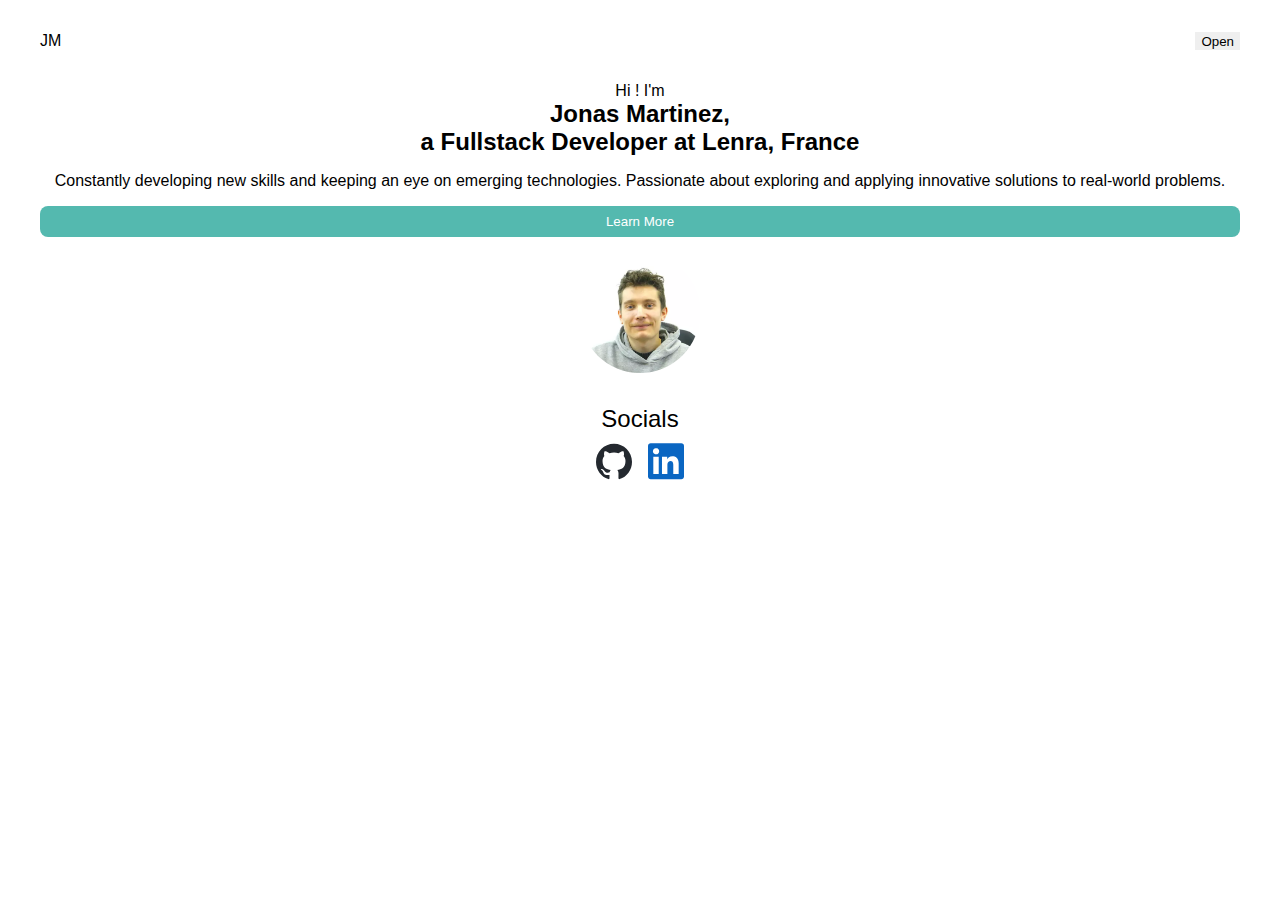
==== home.html @ e553bf12 "feat: Home page" ====
<!DOCTYPE html>
<html>
<head>
    <meta charset='utf-8'>
    <meta http-equiv='X-UA-Compatible' content='IE=edge'>
    <title>Jonas Martinez | Fullstack Developer</title>
    <meta name='viewport' content='width=device-width, initial-scale=1'>
    <link rel='stylesheet' type='text/css' media='screen' href='css/home.css'>
</head>
<body>
    <nav>
        <p>JM</p>
        <button>Open</button>
    </nav>

    <section>
        <div>
            <p>Hi ! I'm</p>
            <p class="text-bold">Jonas Martinez,</p>
            <p class="text-bold">a Fullstack Developer at Lenra, France</p>
        </div>

        <p class="text-light">Constantly developing new skills and keeping an eye on emerging technologies. Passionate about exploring and applying innovative solutions to real-world problems.</p>

        <button class="button-primary">Learn More</button>

        <img src="img/me.png" alt="Jonas' Picture">
    </section>

    <section>
        <p>Socials</p>
        <div>
            <img src="img/github.svg" alt="Github Logo">
            <img src="img/linkedin.svg" alt="LinkedIn Logo">
        </div>
    </section>
</body>
</html>
---- css/home.css ----
body * {
    font-family: Arial, Helvetica, sans-serif;
}

p {
    margin: 0;
    padding: 0;
}

button {
    border: none;
}

.button-primary {
    background-color: #54B9AF;
    border-radius: 8px;
    color: white;

    padding: 8px;
}

body {
    display: flex;
    flex-direction: column;
    gap: 32px;
    padding: 24px 32px;
}

body > nav {
    display: flex;
    justify-content: space-between;
}

body > section:first-of-type {
    display: flex;
    flex-direction: column;
    gap: 16px;

    text-align: center;

    &>div>p {
        font-size: 16px;
    }

    &>div>.text-bold {
        font-size: 24px;
        font-weight: bold;
    }

    &>img {
        width: 120px;
        border-radius: 60px;
        margin: auto;
    }
}

body > section:nth-of-type(2) {
    text-align: center;

    display: flex;
    flex-direction: column;
    gap: 10px;

    &>p {
        font-size: 24px;
    }

    &>div {
        display: flex;
        flex-direction: row;
        gap: 16px;
        justify-content: center;
    }
}
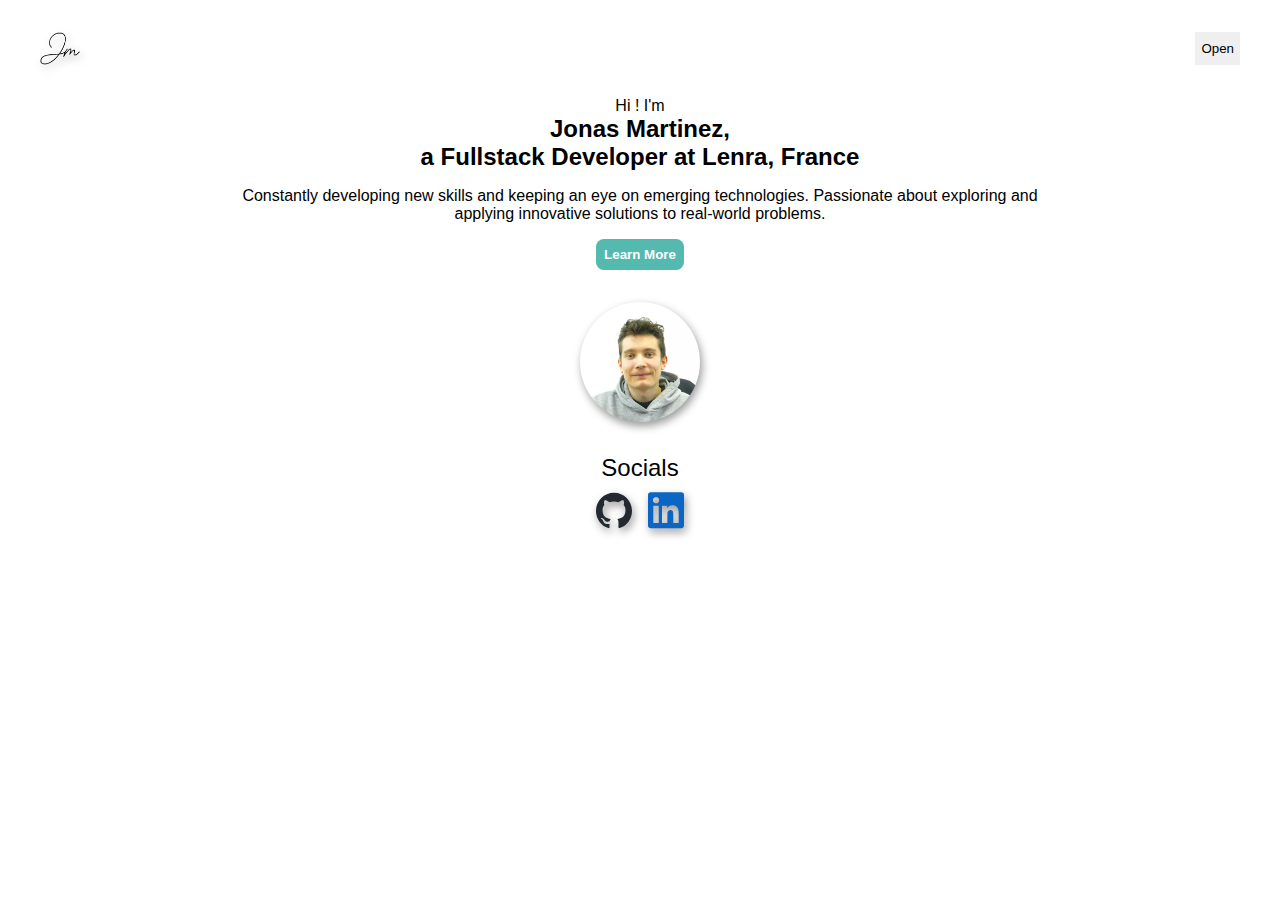
==== commit 63f991ed: "More work" ====
--- a/home.html
+++ b/home.html
@@ -1,5 +1,6 @@
 <!DOCTYPE html>
 <html>
+
 <head>
     <meta charset='utf-8'>
     <meta http-equiv='X-UA-Compatible' content='IE=edge'>
@@ -7,9 +8,10 @@
     <meta name='viewport' content='width=device-width, initial-scale=1'>
     <link rel='stylesheet' type='text/css' media='screen' href='css/home.css'>
 </head>
+
 <body>
     <nav>
-        <p>JM</p>
+        <img class="shadow" src="img/signature.png" />
         <button>Open</button>
     </nav>
 
@@ -20,19 +22,21 @@
             <p class="text-bold">a Fullstack Developer at Lenra, France</p>
         </div>
 
-        <p class="text-light">Constantly developing new skills and keeping an eye on emerging technologies. Passionate about exploring and applying innovative solutions to real-world problems.</p>
+        <p class="text-light">Constantly developing new skills and keeping an eye on emerging technologies. Passionate
+            about exploring and applying innovative solutions to real-world problems.</p>
 
-        <button class="button-primary">Learn More</button>
+        <button class="button-primary" onclick="location.href='about-me.html'">Learn More</button>
 
-        <img src="img/me.png" alt="Jonas' Picture">
+        <img class="shadow" src="img/me.png" alt="Jonas' Picture">
     </section>
 
     <section>
         <p>Socials</p>
         <div>
-            <img src="img/github.svg" alt="Github Logo">
-            <img src="img/linkedin.svg" alt="LinkedIn Logo">
+            <img class="shadow" src="img/github.svg" alt="Github Logo">
+            <img class="shadow" src="img/linkedin.svg" alt="LinkedIn Logo">
         </div>
     </section>
 </body>
+
 </html>--- a/css/home.css
+++ b/css/home.css
@@ -1,5 +1,5 @@
 body * {
-    font-family: Arial, Helvetica, sans-serif;
+    font-family: Helvetica, sans-serif;
 }
 
 p {
@@ -9,6 +9,8 @@
 
 button {
     border: none;
+
+    cursor: pointer;
 }
 
 .button-primary {
@@ -17,24 +19,44 @@
     color: white;
 
     padding: 8px;
+    width: fit-content;
+
+    font-weight: bold;
+}
+
+.text-light {
+    font-weight: 300;
+}
+
+.shadow {
+    filter: drop-shadow(2px 4px 4px #00000066)
 }
 
 body {
     display: flex;
     flex-direction: column;
+    align-items: center;
     gap: 32px;
     padding: 24px 32px;
 }
 
 body > nav {
     display: flex;
+    width: 100%;
     justify-content: space-between;
+
+    &>img {
+        width: 40px;
+    }
 }
 
 body > section:first-of-type {
     display: flex;
     flex-direction: column;
+    align-items: center;
     gap: 16px;
+
+    max-width: 800px;
 
     text-align: center;
 
@@ -50,7 +72,8 @@
     &>img {
         width: 120px;
         border-radius: 60px;
-        margin: auto;
+
+        margin-top: 16px;
     }
 }
 
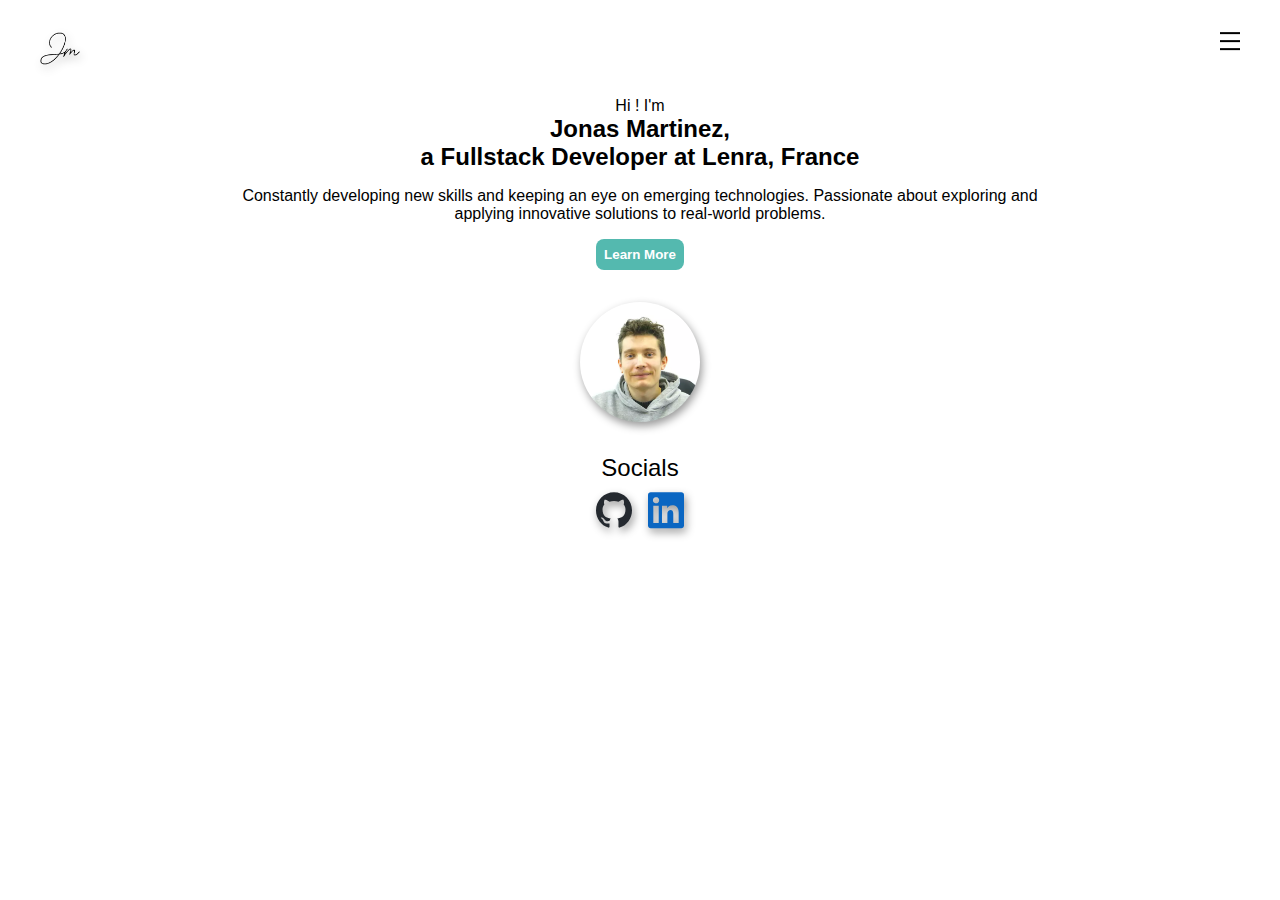
==== commit eeed6cb4: "Add burger icon and links" ====
--- a/home.html
+++ b/home.html
@@ -12,7 +12,12 @@
 <body>
     <nav>
         <img class="shadow" src="img/signature.png" />
-        <button>Open</button>
+        <div>
+            <input type="checkbox" id="openMenu" hidden>
+            <label for="openMenu">
+                <img src="img/burger.svg" alt="Open menu">
+            </label>
+        </div>
     </nav>
 
     <section>
@@ -33,8 +38,12 @@
     <section>
         <p>Socials</p>
         <div>
-            <img class="shadow" src="img/github.svg" alt="Github Logo">
-            <img class="shadow" src="img/linkedin.svg" alt="LinkedIn Logo">
+            <a href="https://github.com/jonas-martinez" target="_blank">
+                <img class="shadow" src="img/github.svg" alt="Github Logo">
+            </a>
+            <a href="https://www.linkedin.com/in/jonas-martinez-69b62a163/" target="_blank">
+                <img class="shadow" src="img/linkedin.svg" alt="LinkedIn Logo">
+            </a>
         </div>
     </section>
 </body>
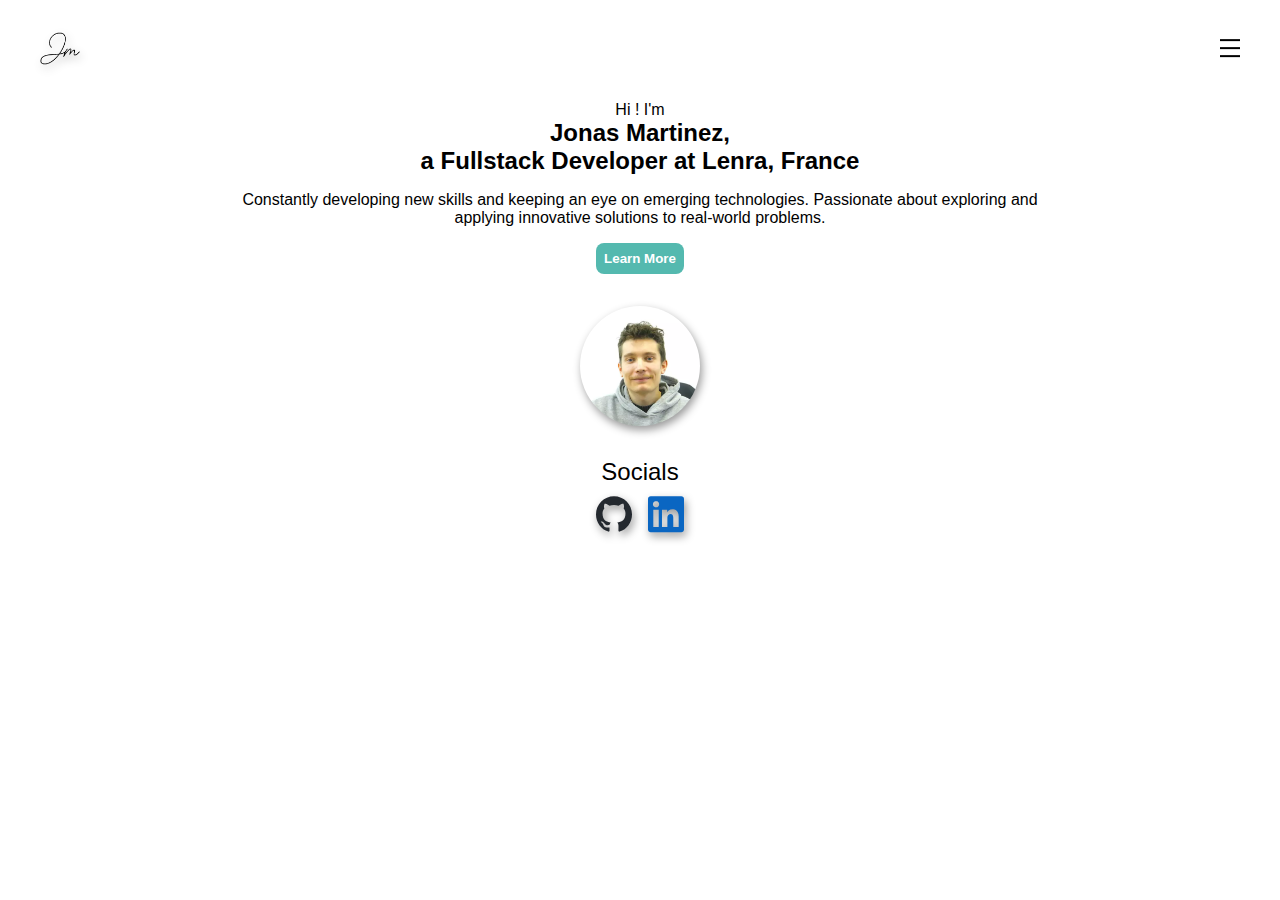
==== commit 112d14c6: "more work" ====
--- a/home.html
+++ b/home.html
@@ -11,12 +11,32 @@
 
 <body>
     <nav>
-        <img class="shadow" src="img/signature.png" />
+        <a href="/home.html"><img class="shadow" src="img/signature.png" /></a>
         <div>
             <input type="checkbox" id="openMenu" hidden>
             <label for="openMenu">
                 <img src="img/burger.svg" alt="Open menu">
             </label>
+
+            <aside class="shadow">
+                <ul>
+                    <li>
+                        <a href="/home.html">
+                            Home
+                        </a>
+                    </li>
+                    <li>
+                        <a href="/about.html">
+                            About
+                        </a>
+                    </li>
+                    <li>
+                        <a href="/portfolio.html">
+                            Portfolio
+                        </a>
+                    </li>
+                </ul>
+            </aside>
         </div>
     </nav>
 
@@ -30,7 +50,7 @@
         <p class="text-light">Constantly developing new skills and keeping an eye on emerging technologies. Passionate
             about exploring and applying innovative solutions to real-world problems.</p>
 
-        <button class="button-primary" onclick="location.href='about-me.html'">Learn More</button>
+        <button class="button-primary" onclick="location.href='about.html'">Learn More</button>
 
         <img class="shadow" src="img/me.png" alt="Jonas' Picture">
     </section>
--- a/css/home.css
+++ b/css/home.css
@@ -5,6 +5,21 @@
 p {
     margin: 0;
     padding: 0;
+}
+
+a {
+    text-decoration: none;
+    color: inherit;
+}
+
+ul {
+    padding: 0;
+    margin: 0;
+}
+
+li {
+    padding: 0;
+    margin: 0;
 }
 
 button {
@@ -40,13 +55,53 @@
     padding: 24px 32px;
 }
 
+body > nav > div > aside {
+    position: absolute;
+    top: 0;
+    left: -200px;
+
+    box-sizing: border-box;
+
+    height: 100%;
+
+    padding: 32px;
+
+    background-color: white;
+
+    border-right: 1px solid lightgray;
+
+    transition: left 0.3s ease-in-out;
+
+    &>ul {
+        display: grid;
+        row-gap: 16px;
+
+        &>li {
+            list-style-type: none;
+            font-size: 1.5rem;
+        }
+    }
+}
+
+body > nav > div > #openMenu:checked ~ aside {
+    left: 0px;
+}
+
 body > nav {
     display: flex;
     width: 100%;
     justify-content: space-between;
 
-    &>img {
+    &>a>img {
         width: 40px;
+    }
+
+    &>div {
+        align-content: center;
+        
+        &>label>img {
+            cursor: pointer;
+        }
     }
 }
 
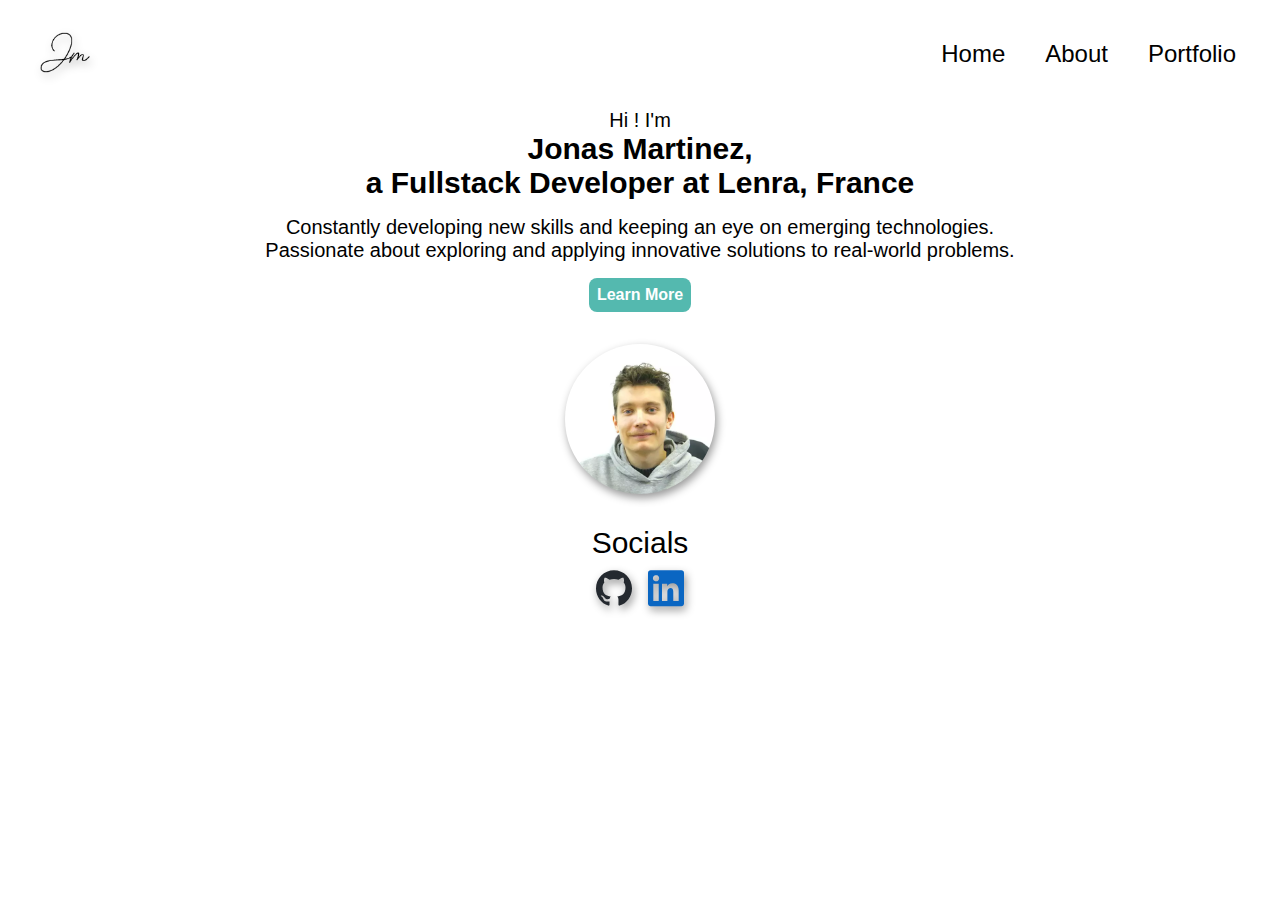
==== commit b78a333c: "fix: Links and `learn more` button" ====
--- a/home.html
+++ b/home.html
@@ -6,6 +6,7 @@
     <meta http-equiv='X-UA-Compatible' content='IE=edge'>
     <title>Jonas Martinez | Fullstack Developer</title>
     <meta name='viewport' content='width=device-width, initial-scale=1'>
+    <link rel='stylesheet' type='text/css' media='screen' href='css/main.css'>
     <link rel='stylesheet' type='text/css' media='screen' href='css/home.css'>
 </head>
 
@@ -21,17 +22,17 @@
             <aside class="shadow">
                 <ul>
                     <li>
-                        <a href="/home.html">
+                        <a href="/home">
                             Home
                         </a>
                     </li>
                     <li>
-                        <a href="/about.html">
+                        <a href="/about">
                             About
                         </a>
                     </li>
                     <li>
-                        <a href="/portfolio.html">
+                        <a href="/portfolio">
                             Portfolio
                         </a>
                     </li>
@@ -50,7 +51,7 @@
         <p class="text-light">Constantly developing new skills and keeping an eye on emerging technologies. Passionate
             about exploring and applying innovative solutions to real-world problems.</p>
 
-        <button class="button-primary" onclick="location.href='about.html'">Learn More</button>
+        <a href="about"><button class="button-primary">Learn More</button></a>
 
         <img class="shadow" src="img/me.png" alt="Jonas' Picture">
     </section>
--- a/css/main.css
+++ b/css/main.css
@@ -0,0 +1,13 @@
+:root {
+    color-scheme: light dark;
+
+    --background-color: light-dark(#FFFFFF, #191d26);
+    --text-color: light-dark(#000000, #f0f1f5);
+
+    --primary-color: #54B9AF;
+}
+
+body {
+    color: var(--text-color);
+    background-color: var(--background-color);
+}--- a/css/home.css
+++ b/css/home.css
@@ -29,7 +29,7 @@
 }
 
 .button-primary {
-    background-color: #54B9AF;
+    background-color: var(--primary-color);
     border-radius: 8px;
     color: white;
 
@@ -44,7 +44,7 @@
 }
 
 .shadow {
-    filter: drop-shadow(2px 4px 4px #00000066)
+    filter: drop-shadow(2px 4px 4px #00000066);
 }
 
 body {
@@ -55,39 +55,72 @@
     padding: 24px 32px;
 }
 
-body > nav > div > aside {
+body>nav>div>aside {
     position: absolute;
     top: 0;
     left: -200px;
 
+    z-index: 1000;
+
     box-sizing: border-box;
 
     height: 100%;
 
     padding: 32px;
 
-    background-color: white;
+    background-color: var(--background-color);
 
     border-right: 1px solid lightgray;
 
     transition: left 0.3s ease-in-out;
 
     &>ul {
-        display: grid;
+        display: flex;
+        flex-direction: column;
         row-gap: 16px;
 
         &>li {
             list-style-type: none;
             font-size: 1.5rem;
-        }
-    }
-}
-
-body > nav > div > #openMenu:checked ~ aside {
+
+            transition: color 0.25s ease-in-out;
+
+            &:hover {
+                color: var(--primary-color);
+            }
+
+            &>a {
+                position: relative;
+
+                &:after {
+                    position: absolute;
+                    bottom: 0;
+                    left: 0;
+                    right: 0;
+                    margin: auto;
+                    width: 0%;
+                    content: '.';
+                    color: transparent;
+                    background: black;
+                    height: 1px;
+
+                    transition: all 0.5s;
+                }
+
+                &:hover:after {
+                    width: 80%;
+                    background: var(--primary-color);
+                }
+            }
+        }
+    }
+}
+
+body>nav>div>#openMenu:checked~aside {
     left: 0px;
 }
 
-body > nav {
+body>nav {
     display: flex;
     width: 100%;
     justify-content: space-between;
@@ -96,16 +129,26 @@
         width: 40px;
     }
 
+    @media (prefers-color-scheme: dark) {
+        &>a>img.shadow {
+            filter: invert(99%) sepia(9%) saturate(674%) hue-rotate(178deg) brightness(99%) contrast(94%);
+        }
+    }
+
     &>div {
         align-content: center;
-        
+
         &>label>img {
             cursor: pointer;
-        }
-    }
-}
-
-body > section:first-of-type {
+
+            @media (prefers-color-scheme: dark) {
+                filter: invert(99%) sepia(9%) saturate(674%) hue-rotate(178deg) brightness(99%) contrast(94%);
+            }
+        }
+    }
+}
+
+body>section:first-of-type {
     display: flex;
     flex-direction: column;
     align-items: center;
@@ -115,10 +158,6 @@
 
     text-align: center;
 
-    &>div>p {
-        font-size: 16px;
-    }
-
     &>div>.text-bold {
         font-size: 24px;
         font-weight: bold;
@@ -132,7 +171,7 @@
     }
 }
 
-body > section:nth-of-type(2) {
+body>section:nth-of-type(2) {
     text-align: center;
 
     display: flex;
@@ -148,5 +187,83 @@
         flex-direction: row;
         gap: 16px;
         justify-content: center;
+
+        @media (prefers-color-scheme: dark) {
+            &>a>img {
+                filter: brightness(0) saturate(100%) invert(99%) sepia(9%) saturate(674%) hue-rotate(178deg) brightness(99%) contrast(94%);
+                ;
+            }
+        }
+    }
+}
+
+@media screen and (min-width: 1024px) {
+    p {
+        font-size: 1.25rem;
+    }
+
+    .button-primary {
+        font-size: 1rem;
+    }
+
+    body>nav>a>img {
+        width: 50px;
+    }
+
+    body>nav>div>label>img {
+        width: 25px;
+    }
+
+    body>section:first-of-type {
+        &>img {
+            width: 150px;
+            border-radius: 75px;
+        }
+
+        &>div>.text-bold {
+            font-size: 1.875rem;
+        }
+    }
+
+    body>section:nth-of-type(2) {
+        &>p {
+            font-size: 1.875rem;
+        }
+    }
+}
+
+@media screen and (min-width: 720px) {
+    body>nav>div {
+        &>label {
+            display: none;
+        }
+
+        &>aside {
+            position: relative;
+            top: 0;
+            left: 0;
+
+            filter: none !important;
+
+            padding: 0;
+
+            background-color: inherit;
+
+            border-right: none;
+
+            transition: none;
+
+            align-content: center;
+
+            &>ul {
+                display: flex;
+                flex-direction: row;
+                column-gap: 32px;
+
+                &>li>a {
+                    padding: 2px 4px;
+                }
+            }
+        }
     }
 }